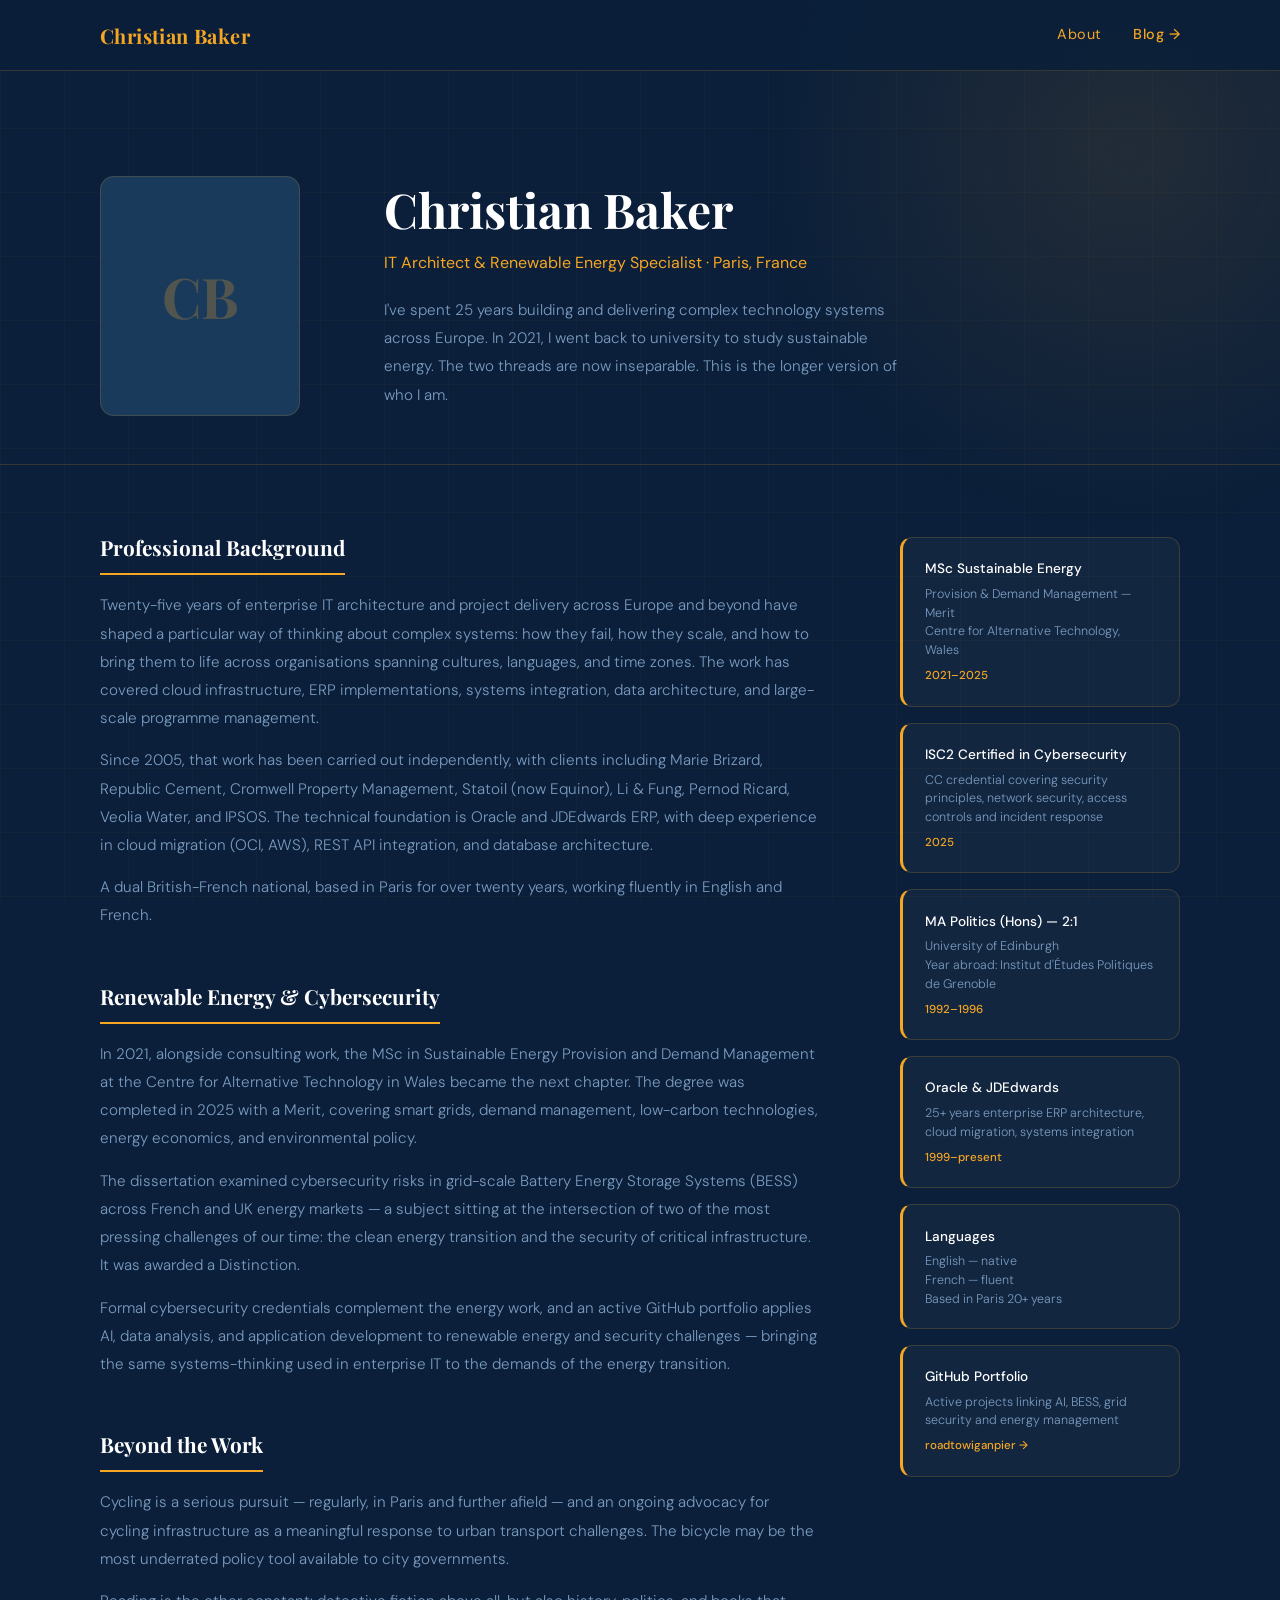
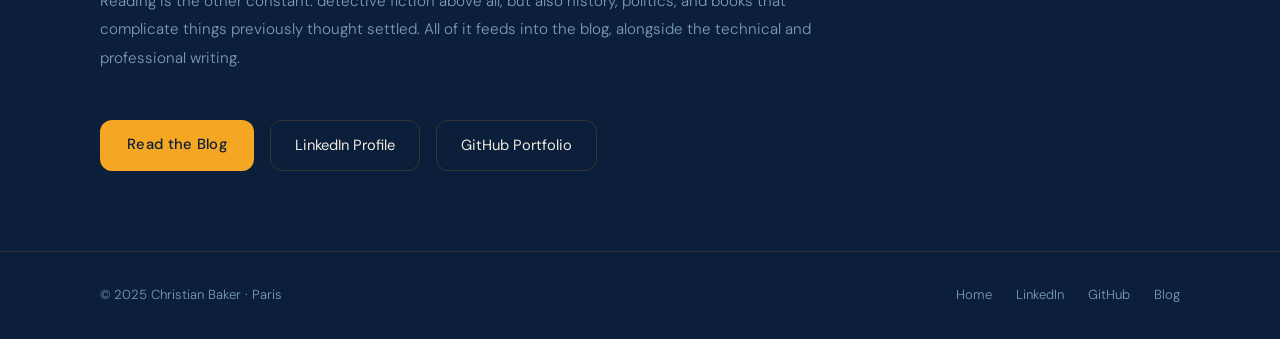
==== landing/about.html @ a22bab2f "Initial commit: personal blog and landing page" ====
<!DOCTYPE html>
<html lang="en">
<head>
  <meta charset="UTF-8" />
  <meta name="viewport" content="width=device-width, initial-scale=1.0" />
  <title>About — Christian Baker</title>
  <link rel="preconnect" href="https://fonts.googleapis.com" />
  <link rel="preconnect" href="https://fonts.gstatic.com" crossorigin />
  <link href="https://fonts.googleapis.com/css2?family=Playfair+Display:ital,wght@0,400;0,700;1,400&family=DM+Sans:wght@300;400;500&display=swap" rel="stylesheet" />
  <link rel="stylesheet" href="style.css" />
</head>
<body class="about-page">

  <div class="bg-grid"></div>
  <div class="bg-glow"></div>

  <header class="site-header">
    <div class="header-inner">
      <a href="/" class="header-logo">Christian Baker</a>
      <nav>
        <a href="/about.html" style="color: var(--amber)">About</a>
        <a href="/blog" class="nav-blog">Blog →</a>
      </nav>
    </div>
  </header>

  <main>

    <!-- About Hero -->
    <section class="about-hero">
      <div class="about-hero-inner">
        <div>
          <div class="about-photo-frame">
            <div class="about-photo-placeholder"><span>CB</span></div>
            <!-- Replace when photo is ready:
            <img src="assets/christian-baker.jpg" alt="Christian Baker" /> -->
          </div>
        </div>
        <div>
          <h1 class="about-headline">Christian Baker</h1>
          <p class="about-strapline">IT Architect &amp; Renewable Energy Specialist · Paris, France</p>
          <p class="about-intro">
            I've spent 25 years building and delivering complex technology systems across Europe.
            In 2021, I went back to university to study sustainable energy. The two threads are now inseparable.
            This is the longer version of who I am.
          </p>
        </div>
      </div>
    </section>

    <!-- About Body -->
    <section class="about-body">
      <div class="about-body-inner">

        <div class="about-main">

          <div class="about-section">
            <h2 class="about-section-title">Professional Background</h2>
            <p>
              Twenty-five years of enterprise IT architecture and project delivery across Europe and beyond
              have shaped a particular way of thinking about complex systems: how they fail, how they
              scale, and how to bring them to life across organisations spanning cultures, languages, and
              time zones. The work has covered cloud infrastructure, ERP implementations, systems
              integration, data architecture, and large-scale programme management.
            </p>
            <p>
              Since 2005, that work has been carried out independently, with clients including Marie Brizard,
              Republic Cement, Cromwell Property Management, Statoil (now Equinor), Li &amp; Fung, Pernod Ricard,
              Veolia Water, and IPSOS. The technical foundation is Oracle and JDEdwards ERP, with deep
              experience in cloud migration (OCI, AWS), REST API integration, and database architecture.
            </p>
            <p>
              A dual British-French national, based in Paris for over twenty years, working fluently
              in English and French.
            </p>
          </div>

          <div class="about-section">
            <h2 class="about-section-title">Renewable Energy &amp; Cybersecurity</h2>
            <p>
              In 2021, alongside consulting work, the MSc in Sustainable Energy Provision and Demand
              Management at the Centre for Alternative Technology in Wales became the next chapter.
              The degree was completed in 2025 with a Merit, covering smart grids, demand management,
              low-carbon technologies, energy economics, and environmental policy.
            </p>
            <p>
              The dissertation examined cybersecurity risks in grid-scale Battery Energy Storage Systems
              (BESS) across French and UK energy markets — a subject sitting at the intersection of two
              of the most pressing challenges of our time: the clean energy transition and the security
              of critical infrastructure. It was awarded a Distinction.
            </p>
            <p>
              Formal cybersecurity credentials complement the energy work, and an active GitHub portfolio
              applies AI, data analysis, and application development to renewable energy and security
              challenges — bringing the same systems-thinking used in enterprise IT to the demands of
              the energy transition.
            </p>
          </div>

          <div class="about-section">
            <h2 class="about-section-title">Beyond the Work</h2>
            <p>
              Cycling is a serious pursuit — regularly, in Paris and further afield — and an ongoing
              advocacy for cycling infrastructure as a meaningful response to urban transport challenges.
              The bicycle may be the most underrated policy tool available to city governments.
            </p>
            <p>
              Reading is the other constant: detective fiction above all, but also history, politics, and
              books that complicate things previously thought settled. All of it feeds into the blog,
              alongside the technical and professional writing.
            </p>
          </div>

          <div class="about-cta-row">
            <a href="/blog" class="btn-primary">Read the Blog</a>
            <a href="https://www.linkedin.com/in/christian-baker-845965/" target="_blank" rel="noopener" class="btn-outline">LinkedIn Profile</a>
            <a href="https://github.com/roadtowiganpier" target="_blank" rel="noopener" class="btn-outline">GitHub Portfolio</a>
          </div>

        </div>

        <!-- Credentials sidebar -->
        <div>
          <div class="credentials">

            <div class="credential-card">
              <h4>MSc Sustainable Energy</h4>
              <p>Provision &amp; Demand Management — Merit<br/>Centre for Alternative Technology, Wales</p>
              <span class="cred-year">2021–2025</span>
            </div>

            <div class="credential-card">
              <h4>ISC2 Certified in Cybersecurity</h4>
              <p>CC credential covering security principles, network security, access controls and incident response</p>
              <span class="cred-year">2025</span>
            </div>

            <div class="credential-card">
              <h4>MA Politics (Hons) — 2:1</h4>
              <p>University of Edinburgh<br/>Year abroad: Institut d'Études Politiques de Grenoble</p>
              <span class="cred-year">1992–1996</span>
            </div>

            <div class="credential-card">
              <h4>Oracle &amp; JDEdwards</h4>
              <p>25+ years enterprise ERP architecture, cloud migration, systems integration</p>
              <span class="cred-year">1999–present</span>
            </div>

            <div class="credential-card">
              <h4>Languages</h4>
              <p>English — native<br/>French — fluent<br/>Based in Paris 20+ years</p>
            </div>

            <div class="credential-card">
              <h4>GitHub Portfolio</h4>
              <p>Active projects linking AI, BESS, grid security and energy management</p>
              <span class="cred-year">
                <a href="https://github.com/roadtowiganpier" target="_blank" rel="noopener"
                   style="color: var(--amber)">roadtowiganpier →</a>
              </span>
            </div>

          </div>
        </div>

      </div>
    </section>

  </main>

  <footer>
    <div class="footer-inner">
      <span>© 2025 Christian Baker · Paris</span>
      <div class="footer-links">
        <a href="/">Home</a>
        <a href="https://www.linkedin.com/in/christian-baker-845965/" target="_blank" rel="noopener">LinkedIn</a>
        <a href="https://github.com/roadtowiganpier" target="_blank" rel="noopener">GitHub</a>
        <a href="/blog">Blog</a>
      </div>
    </div>
  </footer>

</body>
</html>
---- landing/style.css ----
/* ============================================
   Christian Baker — Site Stylesheet
   Palette: Deep navy + amber/solar gold
   Fonts: Playfair Display + DM Sans
   ============================================ */

:root {
  --navy:          #0B1F3A;
  --navy-mid:      #112847;
  --navy-light:    #1A3A5C;
  --amber:         #F5A623;
  --amber-light:   #FFB84D;
  --amber-glow:    rgba(245, 166, 35, 0.12);
  --white:         #FFFFFF;
  --off-white:     #F0EBE1;
  --text-muted:    #7A9BBF;
  --card-bg:       rgba(255,255,255,0.035);
  --border:        rgba(245, 166, 35, 0.18);

  /* Topic colours */
  --energy-color:    #F5A623;
  --cyber-color:     #2ABFBF;
  --literature-color:#C0405A;
  --cycling-color:   #4CAF7D;
  --society-color:   #6B8CBA;
  --film-color:      #9B6BB5;

  --font-display: 'Playfair Display', Georgia, serif;
  --font-body:    'DM Sans', system-ui, sans-serif;
  --radius:       12px;
  --max-width:    1080px;
}

*, *::before, *::after { box-sizing: border-box; margin: 0; padding: 0; }
html { scroll-behavior: smooth; }

body {
  background-color: var(--navy);
  color: var(--off-white);
  font-family: var(--font-body);
  font-weight: 300;
  line-height: 1.75;
  overflow-x: hidden;
}

a { color: inherit; text-decoration: none; }

/* ── Background ── */
.bg-grid {
  position: fixed; inset: 0;
  background-image:
    linear-gradient(rgba(245,166,35,0.035) 1px, transparent 1px),
    linear-gradient(90deg, rgba(245,166,35,0.035) 1px, transparent 1px);
  background-size: 64px 64px;
  pointer-events: none; z-index: 0;
}
.bg-glow {
  position: fixed; top: -250px; right: -250px;
  width: 800px; height: 800px;
  background: radial-gradient(circle, rgba(245,166,35,0.10) 0%, transparent 68%);
  pointer-events: none; z-index: 0;
}

/* ── Header ── */
.site-header {
  position: fixed; top: 0; left: 0; right: 0; z-index: 100;
  padding: 1.1rem 2rem;
  background: rgba(11,31,58,0.88);
  backdrop-filter: blur(14px);
  border-bottom: 1px solid var(--border);
}
.header-inner {
  max-width: var(--max-width); margin: 0 auto;
  display: flex; align-items: center; justify-content: space-between;
}
.header-logo {
  font-family: var(--font-display);
  font-size: 1.25rem; font-weight: 700;
  color: var(--amber); letter-spacing: 0.02em;
}
nav { display: flex; gap: 2rem; align-items: center; }
nav a {
  color: var(--text-muted); font-size: 0.9rem;
  font-weight: 400; letter-spacing: 0.03em;
  transition: color 0.2s;
}
nav a:hover { color: var(--off-white); }
nav .nav-blog { color: var(--amber); font-weight: 500; }
nav .nav-blog:hover { color: var(--amber-light); }

/* ── Shared layout ── */
section { position: relative; z-index: 1; }
.section-inner {
  max-width: var(--max-width); margin: 0 auto; padding: 0 2rem;
}

/* ── Buttons ── */
.btn-primary {
  display: inline-block;
  padding: 0.75rem 1.7rem;
  background: var(--amber); color: var(--navy);
  font-family: var(--font-body); font-weight: 500; font-size: 0.92rem;
  border-radius: var(--radius); transition: background 0.2s, transform 0.15s;
  letter-spacing: 0.02em;
}
.btn-primary:hover { background: var(--amber-light); transform: translateY(-1px); }

.btn-outline {
  display: inline-block;
  padding: 0.75rem 1.5rem;
  border: 1px solid var(--border); color: var(--off-white);
  font-family: var(--font-body); font-weight: 400; font-size: 0.92rem;
  border-radius: var(--radius); transition: border-color 0.2s, color 0.2s, background 0.2s;
}
.btn-outline:hover {
  border-color: var(--amber); color: var(--amber);
  background: var(--amber-glow);
}

.icon-link {
  display: inline-flex; align-items: center; justify-content: center;
  width: 40px; height: 40px;
  border: 1px solid var(--border); border-radius: 50%;
  color: var(--text-muted);
  transition: border-color 0.2s, color 0.2s, background 0.2s;
}
.icon-link:hover {
  border-color: var(--amber); color: var(--amber);
  background: var(--amber-glow);
}

/* ── Hero ── */
.hero {
  min-height: 100vh;
  display: flex; align-items: center;
  padding: 8rem 2rem 5rem;
}
.hero-inner {
  max-width: var(--max-width); margin: 0 auto; width: 100%;
  display: grid; grid-template-columns: 300px 1fr;
  gap: 5rem; align-items: center;
}

/* Photo */
.photo-frame {
  width: 280px; height: 340px;
  border-radius: 18px; overflow: hidden;
  border: 1px solid var(--border);
  background: var(--navy-light);
  position: relative;
}
.photo-frame::after {
  content: '';
  position: absolute; inset: 0;
  border-radius: 18px;
  box-shadow: inset 0 0 0 1px rgba(245,166,35,0.2);
}
.photo-frame img { width: 100%; height: 100%; object-fit: cover; display: block; }
.photo-placeholder {
  width: 100%; height: 100%;
  display: flex; align-items: center; justify-content: center;
}
.photo-placeholder span {
  font-family: var(--font-display);
  font-size: 5rem; font-weight: 700;
  color: var(--amber); opacity: 0.25;
}

/* Hero text */
.hero-location {
  font-size: 0.8rem; letter-spacing: 0.18em;
  text-transform: uppercase; color: var(--amber);
  font-weight: 500; margin-bottom: 0.9rem;
}
.hero-name {
  font-family: var(--font-display);
  font-size: clamp(3.2rem, 6vw, 5rem);
  font-weight: 700; line-height: 1.05;
  color: var(--white); margin-bottom: 1.4rem;
  letter-spacing: -0.02em;
}
.hero-tagline {
  font-family: var(--font-display);
  font-size: 1.25rem; font-weight: 400;
  color: var(--off-white); line-height: 1.5;
  margin-bottom: 0.8rem;
}
.hero-tagline em { color: var(--amber); font-style: italic; }
.hero-sub {
  font-size: 0.95rem; color: var(--text-muted);
  max-width: 440px; margin-bottom: 2.2rem; line-height: 1.8;
}
.hero-links {
  display: flex; gap: 0.9rem;
  flex-wrap: wrap; align-items: center;
}

/* ── Writing / Topic Grid ── */
.writing {
  padding: 5rem 2rem 6rem;
}
.writing-header {
  display: flex; align-items: baseline;
  justify-content: space-between;
  margin-bottom: 2.5rem;
}
.section-label {
  font-family: var(--font-display);
  font-size: 1.8rem; font-weight: 700;
  color: var(--white);
}
.all-posts-link {
  color: var(--amber); font-size: 0.9rem;
  font-weight: 500; transition: color 0.2s;
}
.all-posts-link:hover { color: var(--amber-light); }

.topic-grid {
  display: grid;
  grid-template-columns: repeat(3, 1fr);
  grid-template-rows: auto auto;
  gap: 1.2rem;
}

/* Base card */
.topic-card {
  position: relative; overflow: hidden;
  border-radius: var(--radius);
  border: 1px solid rgba(255,255,255,0.07);
  padding: 2rem 1.8rem 2rem;
  display: block;
  cursor: pointer;
  transition: transform 0.25s, border-color 0.25s, box-shadow 0.25s;
  min-height: 220px;
}
.topic-card:hover {
  transform: translateY(-4px);
  box-shadow: 0 12px 40px rgba(0,0,0,0.3);
}
.topic-bg {
  position: absolute; inset: 0;
  opacity: 0.12;
  transition: opacity 0.25s;
}
.topic-card:hover .topic-bg { opacity: 0.2; }
.topic-content { position: relative; z-index: 1; }

.topic-tag {
  display: inline-block;
  font-size: 0.7rem; font-weight: 500;
  letter-spacing: 0.12em; text-transform: uppercase;
  padding: 0.25rem 0.7rem;
  border-radius: 50px;
  margin-bottom: 1rem;
  border: 1px solid currentColor;
}
.topic-card h3 {
  font-family: var(--font-display);
  font-size: 1.15rem; font-weight: 700;
  color: var(--white); margin-bottom: 0.6rem;
  line-height: 1.3;
}
.topic-card p {
  font-size: 0.85rem; color: var(--text-muted);
  line-height: 1.7;
}

/* Per-topic colours */
.topic-energy  { border-color: rgba(245,166,35,0.25); }
.topic-energy  .topic-bg  { background: var(--energy-color); }
.topic-energy  .topic-tag { color: var(--energy-color); }
.topic-energy:hover        { border-color: var(--energy-color); }

.topic-cyber   { border-color: rgba(42,191,191,0.25); }
.topic-cyber   .topic-bg  { background: var(--cyber-color); }
.topic-cyber   .topic-tag { color: var(--cyber-color); }
.topic-cyber:hover         { border-color: var(--cyber-color); }

.topic-literature { border-color: rgba(192,64,90,0.25); }
.topic-literature .topic-bg  { background: var(--literature-color); }
.topic-literature .topic-tag { color: var(--literature-color); }
.topic-literature:hover       { border-color: var(--literature-color); }

.topic-cycling  { border-color: rgba(76,175,125,0.25); }
.topic-cycling  .topic-bg  { background: var(--cycling-color); }
.topic-cycling  .topic-tag { color: var(--cycling-color); }
.topic-cycling:hover        { border-color: var(--cycling-color); }

.topic-society  { border-color: rgba(107,140,186,0.25); }
.topic-society  .topic-bg  { background: var(--society-color); }
.topic-society  .topic-tag { color: var(--society-color); }
.topic-society:hover        { border-color: var(--society-color); }

.topic-film     { border-color: rgba(155,107,181,0.25); }
.topic-film     .topic-bg  { background: var(--film-color); }
.topic-film     .topic-tag { color: var(--film-color); }
.topic-film:hover           { border-color: var(--film-color); }

/* ── Pull quote ── */
.pull-quote {
  padding: 5rem 2rem;
  text-align: center;
  border-top: 1px solid var(--border);
  border-bottom: 1px solid var(--border);
}
.pull-quote blockquote {
  font-family: var(--font-display);
  font-size: clamp(1.3rem, 3vw, 1.9rem);
  font-style: italic; font-weight: 400;
  color: var(--off-white);
  max-width: 700px; margin: 0 auto;
  line-height: 1.55;
}

/* ── Footer ── */
footer {
  position: relative; z-index: 1;
  padding: 2rem;
  border-top: 1px solid var(--border);
}
.footer-inner {
  max-width: var(--max-width); margin: 0 auto;
  display: flex; align-items: center;
  justify-content: space-between; flex-wrap: wrap;
  gap: 1rem; font-size: 0.82rem; color: var(--text-muted);
}
.footer-links { display: flex; gap: 1.5rem; }
.footer-links a { color: var(--text-muted); transition: color 0.2s; }
.footer-links a:hover { color: var(--amber); }

/* ============================================
   About Page
   ============================================ */
.about-page main {
  padding-top: 7rem;
}
.about-hero {
  padding: 4rem 2rem 3rem;
  border-bottom: 1px solid var(--border);
}
.about-hero-inner {
  max-width: var(--max-width); margin: 0 auto;
  display: grid; grid-template-columns: 220px 1fr;
  gap: 4rem; align-items: center;
}
.about-photo-frame {
  width: 200px; height: 240px;
  border-radius: 14px; overflow: hidden;
  border: 1px solid var(--border);
  background: var(--navy-light);
}
.about-photo-frame img { width: 100%; height: 100%; object-fit: cover; }
.about-photo-placeholder {
  width: 100%; height: 100%;
  display: flex; align-items: center; justify-content: center;
}
.about-photo-placeholder span {
  font-family: var(--font-display);
  font-size: 3.5rem; font-weight: 700;
  color: var(--amber); opacity: 0.25;
}
.about-headline {
  font-family: var(--font-display);
  font-size: clamp(2rem, 4vw, 3rem);
  font-weight: 700; color: var(--white);
  line-height: 1.1; margin-bottom: 0.8rem;
}
.about-strapline {
  font-size: 1rem; color: var(--amber);
  font-weight: 400; margin-bottom: 1.2rem;
}
.about-intro {
  font-size: 0.95rem; color: var(--text-muted);
  max-width: 520px; line-height: 1.85;
}

/* About body */
.about-body { padding: 4rem 2rem 5rem; }
.about-body-inner {
  max-width: var(--max-width); margin: 0 auto;
  display: grid; grid-template-columns: 1fr 280px;
  gap: 5rem; align-items: start;
}

.about-section { margin-bottom: 3rem; }
.about-section-title {
  font-family: var(--font-display);
  font-size: 1.3rem; font-weight: 700;
  color: var(--white); margin-bottom: 1rem;
  padding-bottom: 0.5rem;
  border-bottom: 2px solid var(--amber);
  display: inline-block;
}
.about-section p {
  font-size: 0.95rem; color: var(--text-muted);
  line-height: 1.85; margin-bottom: 0.9rem;
}

/* Credentials sidebar */
.credentials { display: flex; flex-direction: column; gap: 1rem; padding-top: 0.5rem; }
.credential-card {
  background: var(--card-bg);
  border: 1px solid var(--border);
  border-left: 3px solid var(--amber);
  border-radius: var(--radius);
  padding: 1.2rem 1.4rem;
}
.credential-card h4 {
  font-size: 0.85rem; font-weight: 500;
  color: var(--white); margin-bottom: 0.25rem;
}
.credential-card p {
  font-size: 0.78rem; color: var(--text-muted);
  line-height: 1.5;
}
.credential-card .cred-year {
  font-size: 0.72rem; color: var(--amber);
  font-weight: 500; margin-top: 0.4rem;
  display: block;
}

.about-cta-row {
  display: flex; gap: 1rem;
  flex-wrap: wrap; margin-top: 2rem;
}

/* ── Responsive ── */
@media (max-width: 900px) {
  .hero-inner { grid-template-columns: 1fr; text-align: center; gap: 2.5rem; }
  .hero-photo-col { display: flex; justify-content: center; }
  .photo-frame { width: 200px; height: 240px; }
  .hero-sub { margin: 0 auto 2.2rem; }
  .hero-links { justify-content: center; }
  .topic-grid { grid-template-columns: repeat(2, 1fr); }
  .about-hero-inner { grid-template-columns: 1fr; }
  .about-body-inner { grid-template-columns: 1fr; gap: 2.5rem; }
  .credentials { display: grid; grid-template-columns: 1fr 1fr; }
}
@media (max-width: 600px) {
  .hero { padding: 7rem 1.5rem 3rem; }
  .topic-grid { grid-template-columns: 1fr; }
  .credentials { grid-template-columns: 1fr; }
  nav a:not(.nav-blog) { display: none; }
  .section-inner { padding: 0 1.5rem; }
}
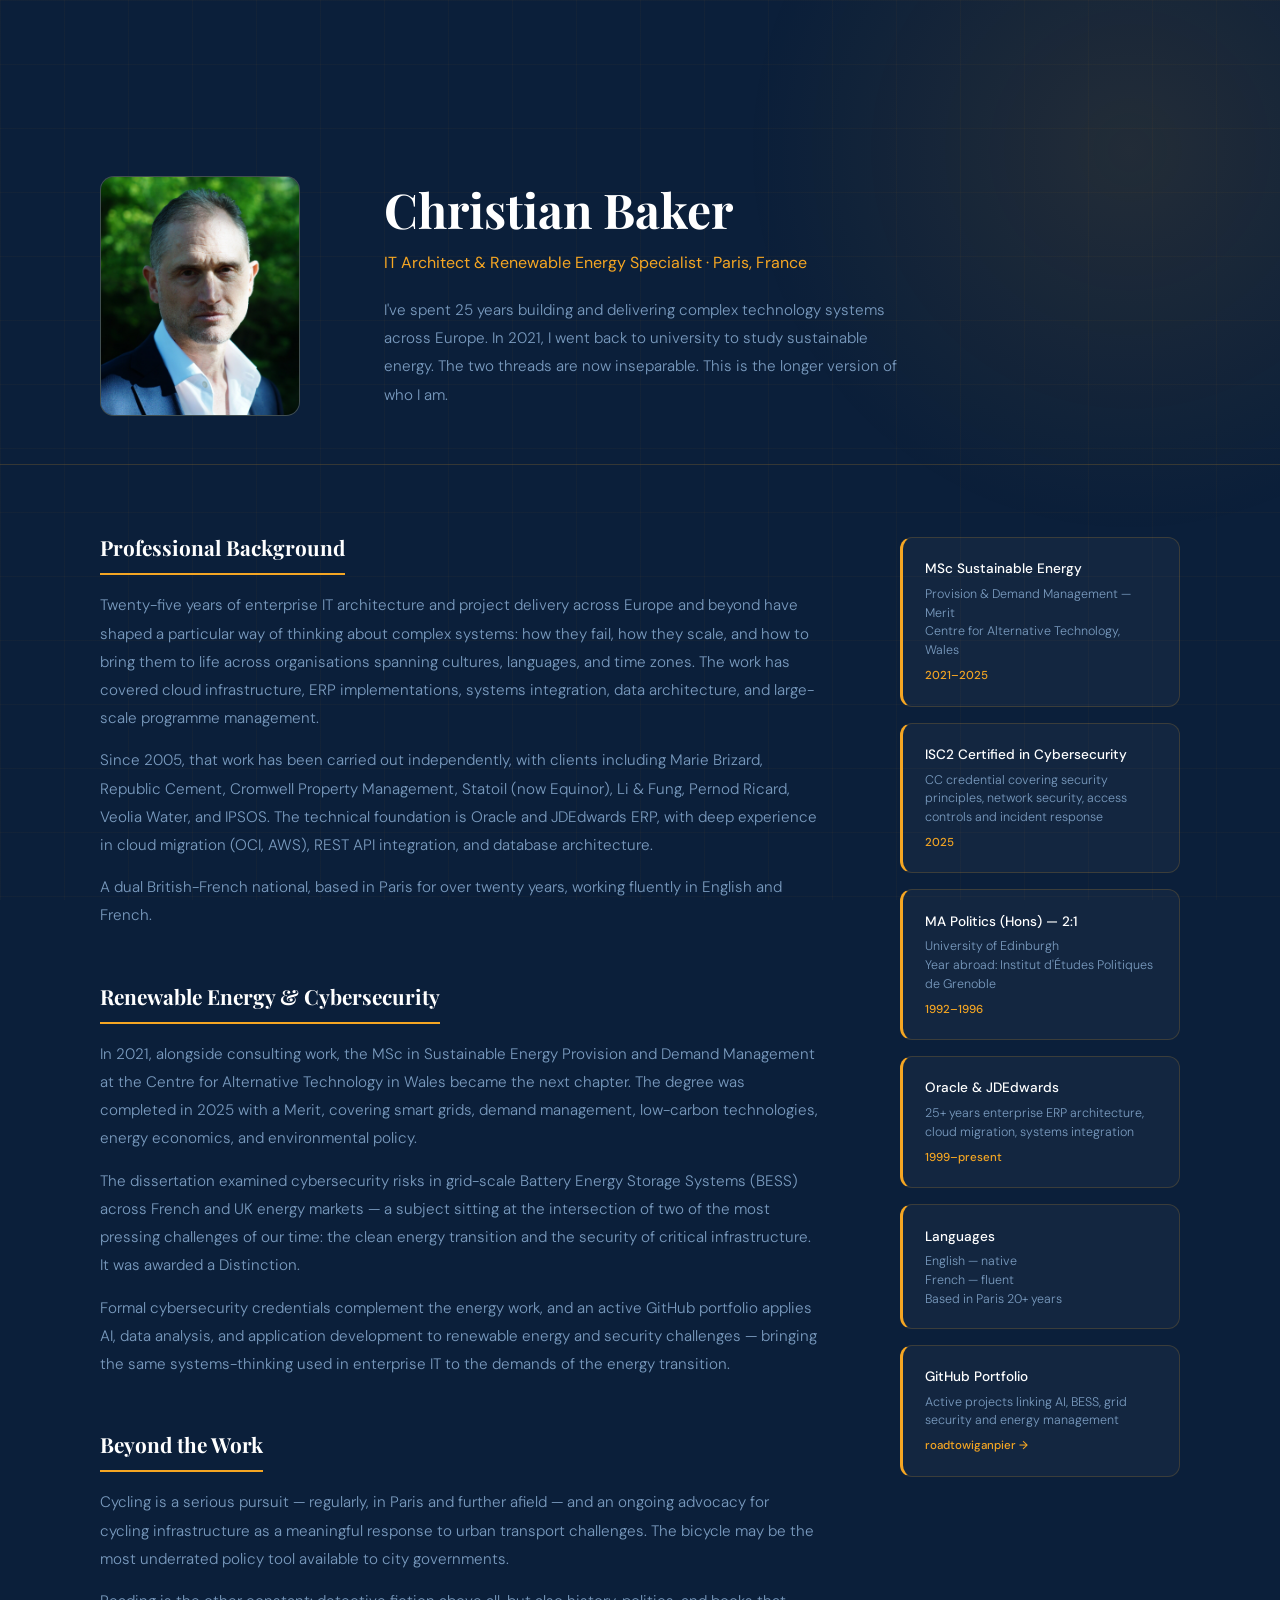
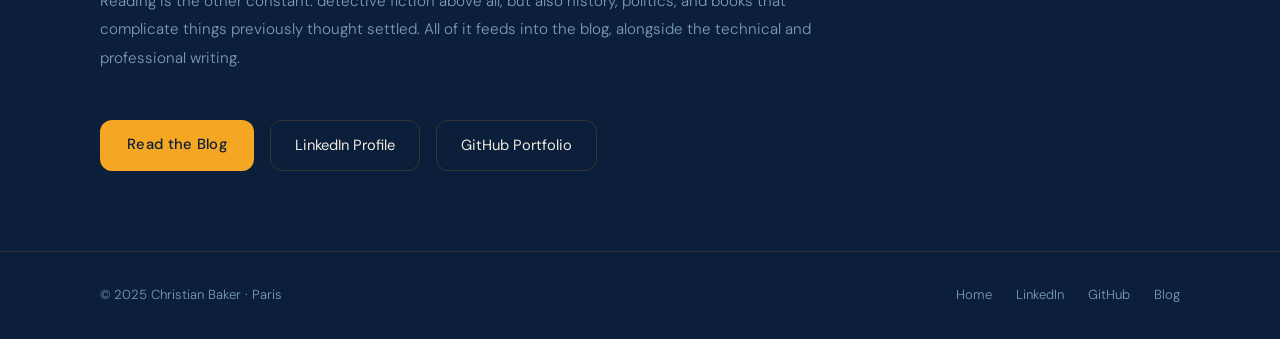
==== commit 386df5ab: "Change to About page" ====
--- a/landing/about.html
+++ b/landing/about.html
@@ -14,16 +14,6 @@
   <div class="bg-grid"></div>
   <div class="bg-glow"></div>
 
-  <header class="site-header">
-    <div class="header-inner">
-      <a href="/" class="header-logo">Christian Baker</a>
-      <nav>
-        <a href="/about.html" style="color: var(--amber)">About</a>
-        <a href="/blog" class="nav-blog">Blog →</a>
-      </nav>
-    </div>
-  </header>
-
   <main>
 
     <!-- About Hero -->
@@ -31,9 +21,7 @@
       <div class="about-hero-inner">
         <div>
           <div class="about-photo-frame">
-            <div class="about-photo-placeholder"><span>CB</span></div>
-            <!-- Replace when photo is ready:
-            <img src="assets/christian-baker.jpg" alt="Christian Baker" /> -->
+              <img src="assets/christian-baker.jpg" aslt="Christian Baker" /> 
           </div>
         </div>
         <div>
--- a/landing/style.css
+++ b/landing/style.css
@@ -61,33 +61,6 @@
   pointer-events: none; z-index: 0;
 }
 
-/* ── Header ── */
-.site-header {
-  position: fixed; top: 0; left: 0; right: 0; z-index: 100;
-  padding: 1.1rem 2rem;
-  background: rgba(11,31,58,0.88);
-  backdrop-filter: blur(14px);
-  border-bottom: 1px solid var(--border);
-}
-.header-inner {
-  max-width: var(--max-width); margin: 0 auto;
-  display: flex; align-items: center; justify-content: space-between;
-}
-.header-logo {
-  font-family: var(--font-display);
-  font-size: 1.25rem; font-weight: 700;
-  color: var(--amber); letter-spacing: 0.02em;
-}
-nav { display: flex; gap: 2rem; align-items: center; }
-nav a {
-  color: var(--text-muted); font-size: 0.9rem;
-  font-weight: 400; letter-spacing: 0.03em;
-  transition: color 0.2s;
-}
-nav a:hover { color: var(--off-white); }
-nav .nav-blog { color: var(--amber); font-weight: 500; }
-nav .nav-blog:hover { color: var(--amber-light); }
-
 /* ── Shared layout ── */
 section { position: relative; z-index: 1; }
 .section-inner {
@@ -133,7 +106,7 @@
 .hero {
   min-height: 100vh;
   display: flex; align-items: center;
-  padding: 8rem 2rem 5rem;
+  padding: 3rem 2rem 5rem;
 }
 .hero-inner {
   max-width: var(--max-width); margin: 0 auto; width: 100%;
@@ -188,11 +161,29 @@
 .hero-tagline em { color: var(--amber); font-style: italic; }
 .hero-sub {
   font-size: 0.95rem; color: var(--text-muted);
-  max-width: 440px; margin-bottom: 2.2rem; line-height: 1.8;
+  max-width: 440px; margin-bottom: 1rem;
+  line-height: 1.8;
 }
 .hero-links {
   display: flex; gap: 0.9rem;
   flex-wrap: wrap; align-items: center;
+}
+
+/* ── Scroll arrow ── */
+.scroll-arrow {
+  grid-column: 1 / -1;
+  display: flex;
+  justify-content: center;
+  padding-top: 2rem;
+  color: var(--amber);
+  opacity: 0.6;
+  animation: bounce 2s ease-in-out infinite;
+}
+.scroll-arrow:hover { opacity: 1; cursor: pointer; }
+
+@keyframes bounce {
+  0%, 100% { transform: translateY(0); }
+  50%       { transform: translateY(8px); }
 }
 
 /* ── Writing / Topic Grid ── */
@@ -429,7 +420,7 @@
   .hero-inner { grid-template-columns: 1fr; text-align: center; gap: 2.5rem; }
   .hero-photo-col { display: flex; justify-content: center; }
   .photo-frame { width: 200px; height: 240px; }
-  .hero-sub { margin: 0 auto 2.2rem; }
+  .hero-sub { margin: 0 auto 1rem; }
   .hero-links { justify-content: center; }
   .topic-grid { grid-template-columns: repeat(2, 1fr); }
   .about-hero-inner { grid-template-columns: 1fr; }
@@ -437,9 +428,8 @@
   .credentials { display: grid; grid-template-columns: 1fr 1fr; }
 }
 @media (max-width: 600px) {
-  .hero { padding: 7rem 1.5rem 3rem; }
+  .hero { padding: 3rem 1.5rem 3rem; }
   .topic-grid { grid-template-columns: 1fr; }
   .credentials { grid-template-columns: 1fr; }
-  nav a:not(.nav-blog) { display: none; }
   .section-inner { padding: 0 1.5rem; }
 }
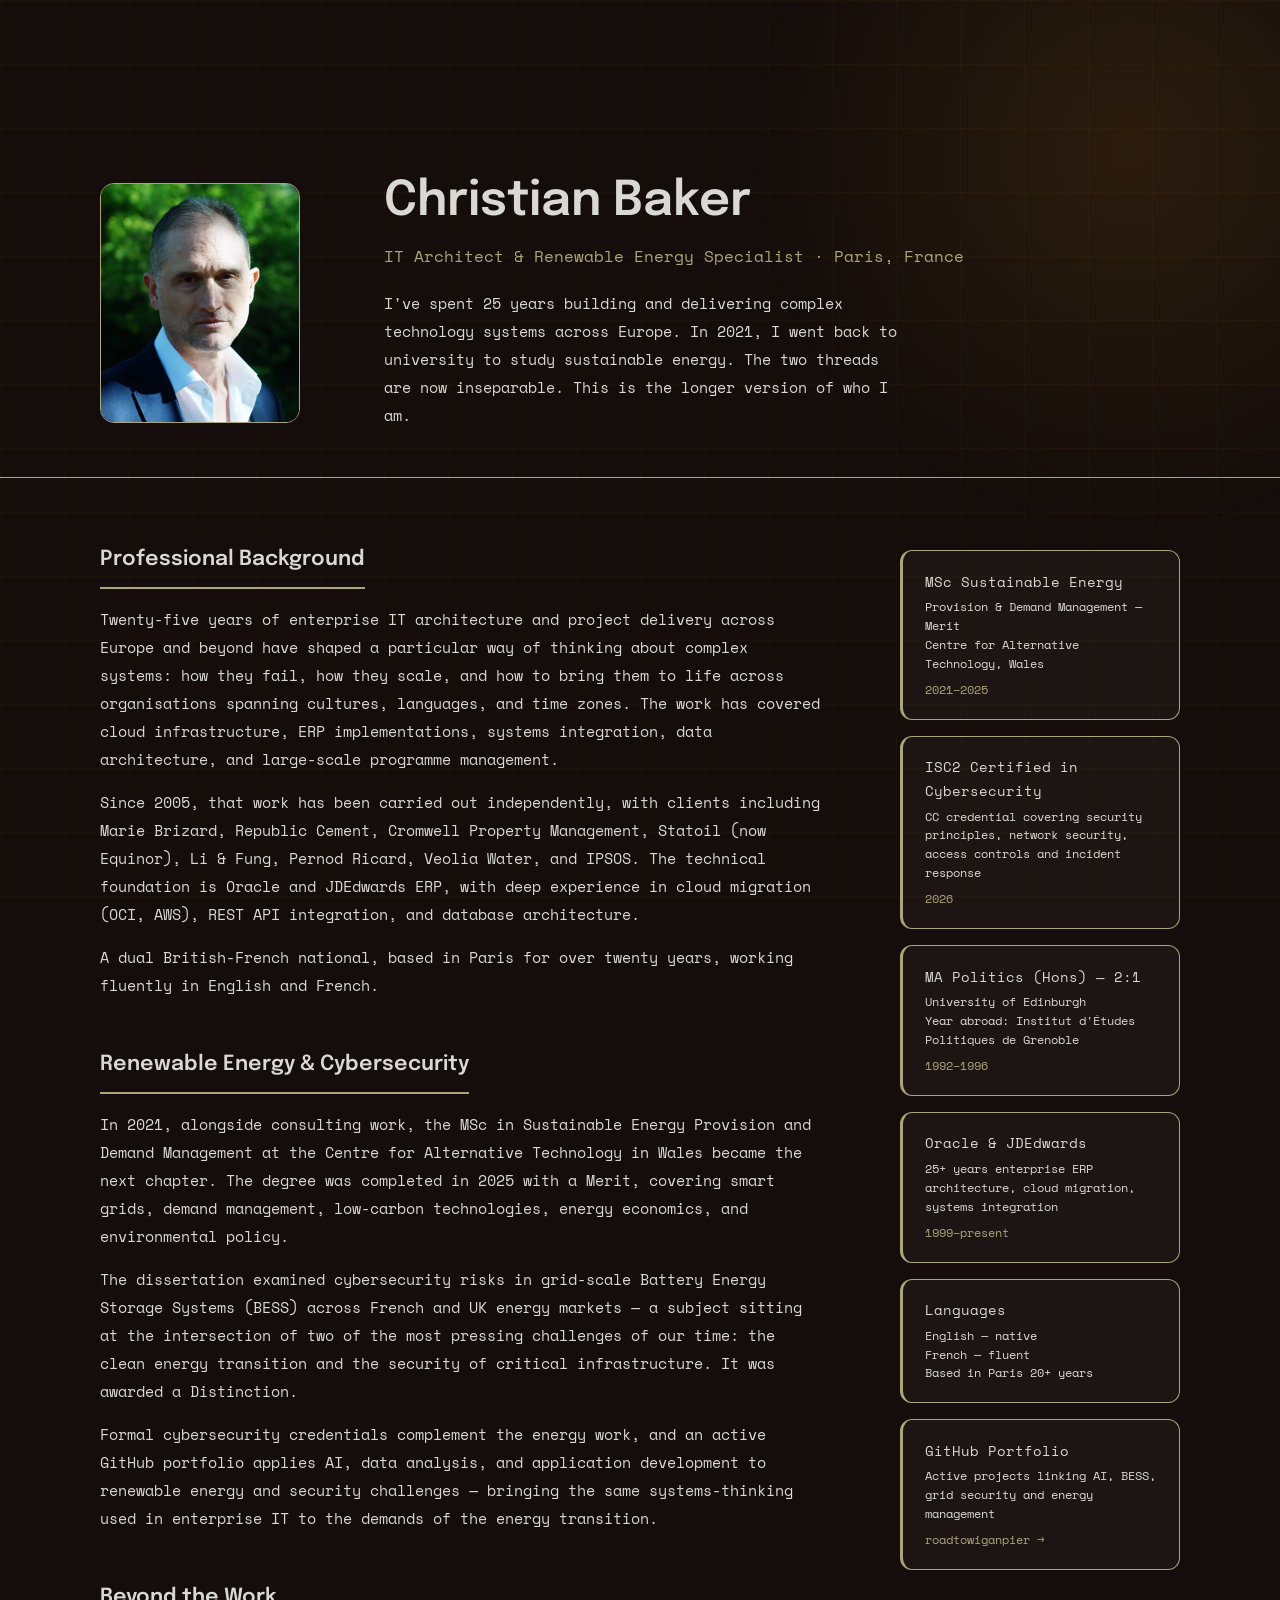
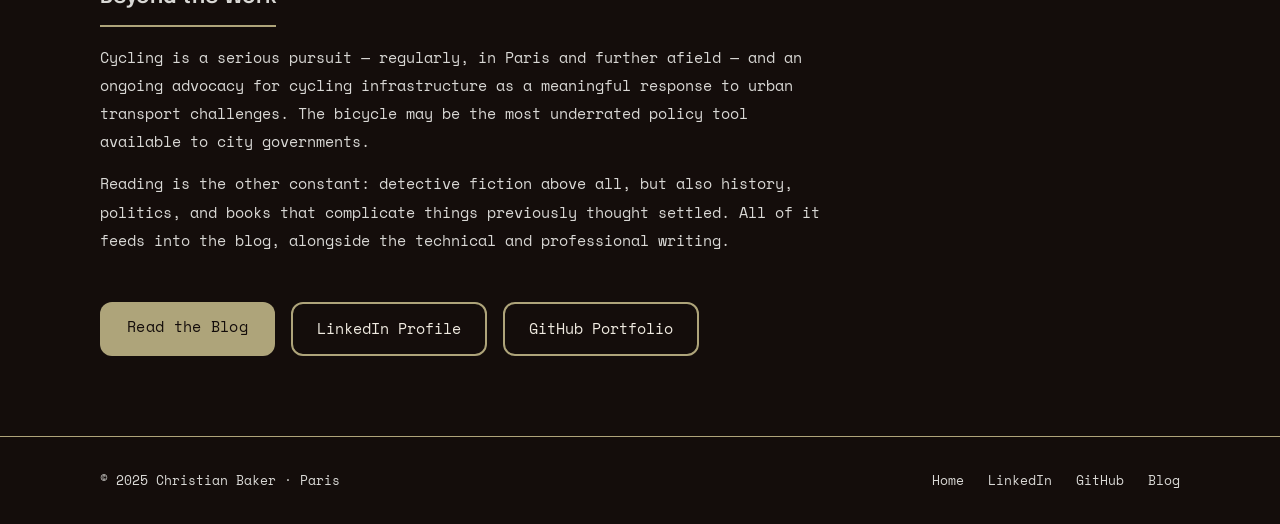
==== commit fa3f7c55: "Update about.html" ====
--- a/landing/about.html
+++ b/landing/about.html
@@ -120,7 +120,7 @@
             <div class="credential-card">
               <h4>ISC2 Certified in Cybersecurity</h4>
               <p>CC credential covering security principles, network security, access controls and incident response</p>
-              <span class="cred-year">2025</span>
+              <span class="cred-year">2026</span>
             </div>
 
             <div class="credential-card">
--- a/landing/style.css
+++ b/landing/style.css
@@ -1,21 +1,37 @@
 /* ============================================
    Christian Baker — Site Stylesheet
-   Palette: Deep navy + amber/solar gold
-   Fonts: Playfair Display + DM Sans
+   Palette: Deep brown + muted amber
+   Fonts: Epilogue + Space Mono
    ============================================ */
 
+@font-face {
+  font-family: 'Space Mono';
+  src: url('./fonts/SpaceMono-Regular.woff2') format('woff2');
+  font-weight: 400;
+  font-style: normal;
+  font-display: swap;
+}
+
+@font-face {
+  font-family: 'Epilogue';
+  src: url('./fonts/Epilogue-SemiBold.woff2') format('woff2');
+  font-weight: 600;
+  font-style: normal;
+  font-display: swap;
+}
+
 :root {
-  --navy:          #0B1F3A;
+  --brown-dark:          #140D0B;
   --navy-mid:      #112847;
   --navy-light:    #1A3A5C;
-  --amber:         #F5A623;
-  --amber-light:   #FFB84D;
+  --amber:         #AEA47A;
+  --amber-light:   #c9b45e;
   --amber-glow:    rgba(245, 166, 35, 0.12);
-  --white:         #FFFFFF;
+  --white:         #D9D8D5;
   --off-white:     #F0EBE1;
-  --text-muted:    #7A9BBF;
+  --text-muted:    #D9D8D5;
   --card-bg:       rgba(255,255,255,0.035);
-  --border:        rgba(245, 166, 35, 0.18);
+  --border:        #AEA47A;
 
   /* Topic colours */
   --energy-color:    #F5A623;
@@ -25,8 +41,8 @@
   --society-color:   #6B8CBA;
   --film-color:      #9B6BB5;
 
-  --font-display: 'Playfair Display', Georgia, serif;
-  --font-body:    'DM Sans', system-ui, sans-serif;
+  --font-display: 'Epilogue', Georgia, serif;
+  --font-body:    'Space Mono', system-ui, sans-serif;
   --radius:       12px;
   --max-width:    1080px;
 }
@@ -35,7 +51,7 @@
 html { scroll-behavior: smooth; }
 
 body {
-  background-color: var(--navy);
+  background-color: var(--brown-dark);
   color: var(--off-white);
   font-family: var(--font-body);
   font-weight: 300;
@@ -71,7 +87,7 @@
 .btn-primary {
   display: inline-block;
   padding: 0.75rem 1.7rem;
-  background: var(--amber); color: var(--navy);
+  background: var(--amber); color: var(--brown-dark);
   font-family: var(--font-body); font-weight: 500; font-size: 0.92rem;
   border-radius: var(--radius); transition: background 0.2s, transform 0.15s;
   letter-spacing: 0.02em;
@@ -81,7 +97,7 @@
 .btn-outline {
   display: inline-block;
   padding: 0.75rem 1.5rem;
-  border: 1px solid var(--border); color: var(--off-white);
+  border: 2px solid var(--border); color: var(--off-white);
   font-family: var(--font-body); font-weight: 400; font-size: 0.92rem;
   border-radius: var(--radius); transition: border-color 0.2s, color 0.2s, background 0.2s;
 }
@@ -92,14 +108,15 @@
 
 .icon-link {
   display: inline-flex; align-items: center; justify-content: center;
-  width: 40px; height: 40px;
-  border: 1px solid var(--border); border-radius: 50%;
-  color: var(--text-muted);
+  width: 40px; 
+  height: 40px;
   transition: border-color 0.2s, color 0.2s, background 0.2s;
+  color: var(--amber);
+  transition: color 0.2s;
 }
 .icon-link:hover {
-  border-color: var(--amber); color: var(--amber);
-  background: var(--amber-glow);
+  border-color: var(--amber-light); 
+  color: var(--amber-light);
 }
 
 /* ── Hero ── */
@@ -116,9 +133,10 @@
 
 /* Photo */
 .photo-frame {
-  width: 280px; height: 340px;
+  width: 280px; 
+  height: 340px;
   border-radius: 18px; overflow: hidden;
-  border: 1px solid var(--border);
+  border: 2px solid var(--border);
   background: var(--navy-light);
   position: relative;
 }
@@ -128,26 +146,37 @@
   border-radius: 18px;
   box-shadow: inset 0 0 0 1px rgba(245,166,35,0.2);
 }
-.photo-frame img { width: 100%; height: 100%; object-fit: cover; display: block; }
+.photo-frame img { 
+  width: 100%; 
+  height: 100%; 
+  object-fit: cover; 
+  display: block; }
+
 .photo-placeholder {
-  width: 100%; height: 100%;
+  width: 100%; 
+  height: 100%;
   display: flex; align-items: center; justify-content: center;
 }
 .photo-placeholder span {
   font-family: var(--font-display);
-  font-size: 5rem; font-weight: 700;
-  color: var(--amber); opacity: 0.25;
+  font-size: 5rem; 
+  font-weight: 700;
+  color: var(--amber); 
+  opacity: 0.25;
 }
 
 /* Hero text */
 .hero-location {
-  font-size: 0.8rem; letter-spacing: 0.18em;
-  text-transform: uppercase; color: var(--amber);
-  font-weight: 500; margin-bottom: 0.9rem;
+  font-size: 0.8rem; 
+  letter-spacing: 0.18em;
+  text-transform: uppercase; 
+  color: var(--amber);
+  font-weight: 500; 
+  margin-bottom: 0.9rem;
 }
 .hero-name {
   font-family: var(--font-display);
-  font-size: clamp(3.2rem, 6vw, 5rem);
+  font-size: clamp(3.2rem, 6vw, 65px);
   font-weight: 700; line-height: 1.05;
   color: var(--white); margin-bottom: 1.4rem;
   letter-spacing: -0.02em;
@@ -161,7 +190,7 @@
 .hero-tagline em { color: var(--amber); font-style: italic; }
 .hero-sub {
   font-size: 0.95rem; color: var(--text-muted);
-  max-width: 440px; margin-bottom: 1rem;
+  max-width: 500px; margin-bottom: 1rem;
   line-height: 1.8;
 }
 .hero-links {
@@ -330,20 +359,32 @@
   border-bottom: 1px solid var(--border);
 }
 .about-hero-inner {
-  max-width: var(--max-width); margin: 0 auto;
-  display: grid; grid-template-columns: 220px 1fr;
-  gap: 4rem; align-items: center;
+  max-width: var(--max-width); 
+  margin: 0 auto;
+  display: grid; 
+  grid-template-columns: 220px 1fr;
+  gap: 4rem; 
+  align-items: center;
 }
 .about-photo-frame {
-  width: 200px; height: 240px;
-  border-radius: 14px; overflow: hidden;
+  width: 200px; 
+  height: 240px;
+  border-radius: 14px; 
+  overflow: hidden;
   border: 1px solid var(--border);
   background: var(--navy-light);
 }
-.about-photo-frame img { width: 100%; height: 100%; object-fit: cover; }
+.about-photo-frame img { 
+  width: 100%; 
+  height: 100%; 
+  object-fit: cover; 
+}
 .about-photo-placeholder {
-  width: 100%; height: 100%;
-  display: flex; align-items: center; justify-content: center;
+  width: 100%; 
+  height: 100%;
+  display: flex; 
+  align-items: center; 
+  justify-content: center;
 }
 .about-photo-placeholder span {
   font-family: var(--font-display);
@@ -353,31 +394,47 @@
 .about-headline {
   font-family: var(--font-display);
   font-size: clamp(2rem, 4vw, 3rem);
-  font-weight: 700; color: var(--white);
-  line-height: 1.1; margin-bottom: 0.8rem;
+  font-weight: 700; 
+  color: var(--white);
+  line-height: 1.1; 
+  margin-bottom: 0.8rem;
 }
 .about-strapline {
-  font-size: 1rem; color: var(--amber);
-  font-weight: 400; margin-bottom: 1.2rem;
+  font-size: 1rem; 
+  color: var(--amber);
+  font-weight: 400; 
+  margin-bottom: 1.2rem;
 }
 .about-intro {
-  font-size: 0.95rem; color: var(--text-muted);
-  max-width: 520px; line-height: 1.85;
+  font-size: 0.95rem; 
+  color: var(--text-muted);
+  max-width: 520px; 
+  line-height: 1.85;
 }
 
 /* About body */
-.about-body { padding: 4rem 2rem 5rem; }
+.about-body { 
+  padding: 4rem 2rem 5rem; 
+}
 .about-body-inner {
-  max-width: var(--max-width); margin: 0 auto;
-  display: grid; grid-template-columns: 1fr 280px;
-  gap: 5rem; align-items: start;
-}
-
-.about-section { margin-bottom: 3rem; }
+  max-width: var(--max-width); 
+  margin: 0 auto;
+  display: grid; 
+  grid-template-columns: 1fr 280px;
+  gap: 5rem; 
+  align-items: start;
+}
+
+.about-section { 
+  margin-bottom: 3rem; 
+}
 .about-section-title {
-  font-family: var(--font-display);
-  font-size: 1.3rem; font-weight: 700;
-  color: var(--white); margin-bottom: 1rem;
+  font-family: 
+  var(--font-display);
+  font-size: 1.3rem; 
+  font-weight: 700;
+  color: var(--white); 
+  margin-bottom: 1rem;
   padding-bottom: 0.5rem;
   border-bottom: 2px solid var(--amber);
   display: inline-block;
